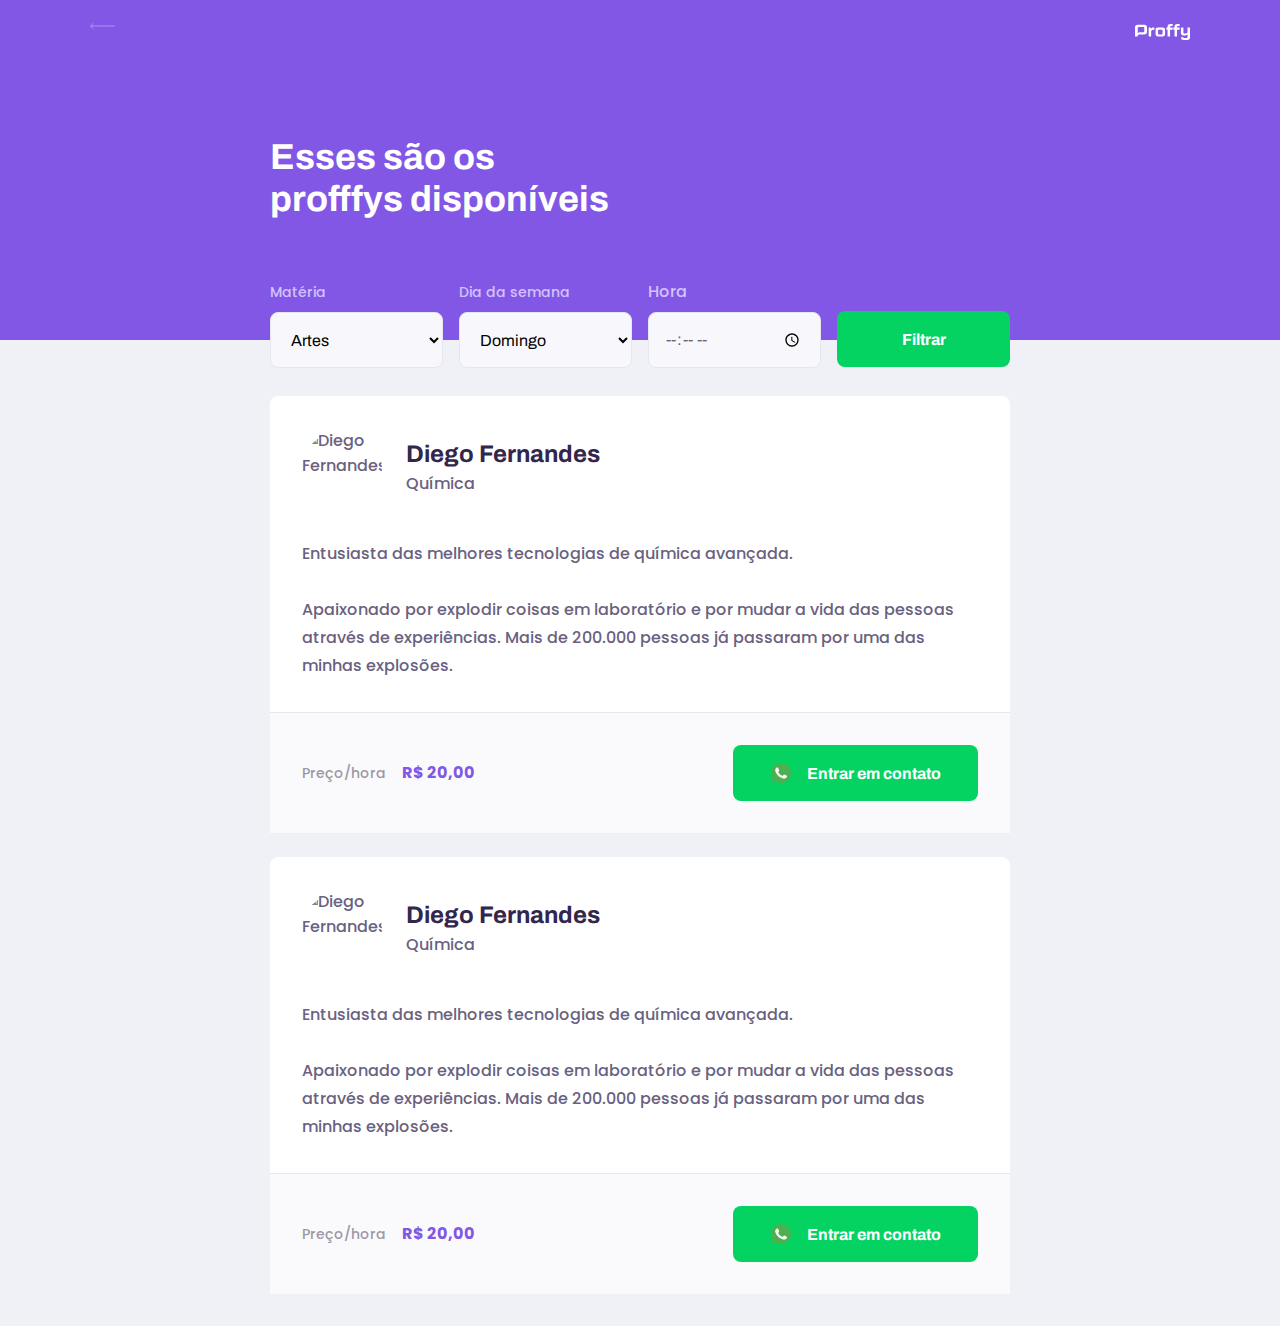
==== study.html @ cc6de831 "Segunda aula da semana NLW" ====
<!DOCTYPE html>
<html lang="pt-br">

<head>
  <meta charset="UTF-8">
  <meta name="viewport" content="width=device-width, initial-scale=1.0">
  <meta name="theme-color" content="#8257E5">

  <title>Proffy | Sua plataforma de estudos online</title>

  <link rel="shorcut icon" href="/images/favicon.png" type="image/png">

  <link rel="stylesheet" href="/styles/main.css">
  <link rel="stylesheet" href="/styles/partials/page-study.css">

  <link href="https://fonts.googleapis.com/css2?family=Archivo:wght@400;700&amp;family=Poppins:wght@400;600&amp;display=swap" rel="stylesheet">
  
</head>

<body id="page-study">

  <div id="container">
    <header class="page-header">
      
      <div class="top-bar-container">
        <a href="/">
          <img src="/images/icons/back.svg" alt="Voltar">
        </a>
        <img src="/images/logo.svg" alt="Proffy">
      </div>

      <div class="header-content">
        <strong>Esses são os profffys disponíveis</strong>

        <form id="search-teachers" action="">

          <div class="select-block">
            <label for="subject">Matéria</label>
            <select name="subject" id="subject">
              <option value="" disabled="" hidden="">Selecione uma opção</option>
              <option value="1">Artes</option>
              <option value="2">Biologia</option>
              <option value="3">Ciências</option>
              <option value="4">Educação física</option>
              <option value="5">Física</option>
              <option value="6">Geografia</option>
              <option value="7">História</option>
              <option value="8">Matemática</option>
              <option value="9">Português</option>
              <option value="10">Química</option>
            </select>
          </div>

          <div class="select-block">
            <label for="weekday">Dia da semana</label>
            <select name="weekday" id="weekday">
              <option value="" disabled="" hidden="">Selecione uma opção</option>
              <option value="0">Domingo</option>
              <option value="1">Segunda-feira</option>
              <option value="2">Terça-feira</option>
              <option value="3">Quarta-feira</option>
              <option value="4">Quinta-feira</option>
              <option value="5">Sexta-feira</option>
              <option value="6">Sábado</option>
            </select>
          </div>

          <div class="input-block">
            <label for="time">Hora</label>
            <input name="time" id="time" type="time" >
          </div>

          <button type="submit">Filtrar</button>
        </form>
      </div>
    </header>

    <main>

      <article class="teacher-item">

        <header>
          <img 
            src="https://avatars2.githubusercontent.com/u/2254731?s=460&amp;u=0ba16a79456c2f250e7579cb388fa18c5c2d7d65&amp;v=4" 
            alt="Diego Fernandes">
          <div>
            <strong>Diego Fernandes</strong>
            <span>Química</span>
          </div>
        </header>
    
        <p>Entusiasta das melhores tecnologias de química avançada.<br><br>Apaixonado por explodir coisas em laboratório e por mudar a vida das pessoas através de experiências. Mais de 200.000 pessoas já passaram por uma das minhas explosões.</p>
    
        <footer>
          <p>Preço/hora<strong>R$ 20,00</strong>
          </p>
          <button type="button">
            <img src="/images/icons/whatsapp.svg" alt="Whatsapp">Entrar em contato
          </button>
        </footer>
      </article>

      <article class="teacher-item">
        
        <header>
          <img 
            src="https://avatars2.githubusercontent.com/u/2254731?s=460&amp;u=0ba16a79456c2f250e7579cb388fa18c5c2d7d65&amp;v=4" 
            alt="Diego Fernandes">
          <div>
            <strong>Diego Fernandes</strong>
            <span>Química</span>
          </div>
        </header>
    
        <p>Entusiasta das melhores tecnologias de química avançada.<br><br>Apaixonado por explodir coisas em laboratório e por mudar a vida das pessoas através de experiências. Mais de 200.000 pessoas já passaram por uma das minhas explosões.</p>
    
        <footer>
          <p>Preço/hora<strong>R$ 20,00</strong>
          </p>
          <button type="button">
            <img src="/images/icons/whatsapp.svg" alt="Whatsapp">Entrar em contato
          </button>
        </footer>
      </article>
    </main>
  </div>
  
</body>

</html>
---- styles/main.css ----
:root {
  --color-background: #F0F0F7;
  --color-primary-lighter: #9871F5;
  --color-primary-light: #916BEA;
  --color-primary: #8257E5;
  --color-primary-dark: #774DD6;
  --color-primary-darker: #6842c2;
  --color-secondary: #04D361;
  --color-secondary-dark: #04BF58;
  --color-title-in-primary: #FFFFFF;
  --color-text-in-primary: #D4C2FF;
  --color-text-title: #32264D;
  --color-text-complement: #9C98A6;
  --color-text-base: #6A6180;
  --color-line-in-white: #E6E6F0;
  --color-input-background: #F8F8FC;
  --color-button-text: #FFFFFF;
  --color-box-base: #FFFFFF;
  --color-box-footer: #FAFAFC;
  --color-small-info: #C1BCCC;
  font-size: 60%; /* controle das medidas rem */
}

* {
  margin: 0;
  padding: 0;
  box-sizing: border-box;
}

html,
body {
  height: 100vh;
}

body{
  background: var(--color-background);
  display: flex;
  align-items: center;
  justify-content: center;
}


body,
input,
button,
textarea {
  font: 500 1.6rem Poppins;
  color: var(--color-text-base);
}


#container {
  width: 90vw;
  max-width: 700px;
}


@media (min-width: 700px) {
  :root {
    font-size: 62.5%;
  }
}
---- styles/partials/page-study.css ----
#page-study #container {
  width: 100vw;
  height: 100vh;
}


.page-header {
  background: var(--color-primary);

  display: flex;
  flex-direction: column;
}


.page-header .top-bar-container {
  width: 90%;

  margin: 0 auto;

  display: flex;
  align-items: center;
  justify-content: space-between;

  padding: 1.6rem 0;
}


.page-header .top-bar-container a {
  height: 3.2rem;
  transition: opacity 1.6rem;
}


.page-header .top-bar-container a:hover {
  opacity: 0.6;
}


.page-header .top-bar-container img {
  height: 1.6rem;
}


.page-header .header-content {
  width: 90%;
  margin: 3.2rem auto;

  position: relative;
}


.page-header .header-content strong {
  font: 700 3.6rem Archivo;
  line-height: 4.2rem;
  color: var(--color-title-in-primary);
}


#search-teachers {
  margin-top: 3.2rem;
}


#search-teachers label {
  color: var(--color-text-in-primary);
}


#search-teachers .select-block {
  margin-bottom: 1.4rem;
}


#search-teachers button {
  width: 100%;
  height: 5.6rem;
  background: var(--color-secondary);
  color: var(--color-button-text);
  border: 0;
  border-radius: 0.8rem;
  cursor: pointer;
  font: 700 1.6rem Archivo;
  display: flex;
  align-items: center;
  justify-content: center;

  transition: background 0.2s;
  margin-top: 3.2rem;
}


#search-teachers button:hover {
  background-color: var(--color-secondary-dark);
}


.select-block label,
.input-block-label {
  font-size: 1.4rem;
  color: var(--color-text-complement);
}


.input-block input,
.select-block select {
  width: 100%;
  height: 5.6rem;
  margin-top: 0.8rem;
  border-radius: 0.8rem;
  background: var(--color-input-background);
  border: 1px solid var(--color-line-in-white);
  outline: 0;
  padding: 0 1.6rem;
  font: 1.6rem Archivo;
}


.input-block {
  position: relative;
}


.input-block:focus-within::after {
  content: "";

  width: calc(100% - 3.2rem);
  height: 2px;
  background: var(--color-primary-light);
  position: absolute;
  left: 1.6rem;
  right: 1.6rem;
  bottom: 0;
}


#page-study main {
  margin: 3.2rem auto;
  width: 90%;
}


.teacher-item {
  background-color: var(--color-box-base);
  border: 1px solid var(--color-line-in-write);
  border-radius: 0.8rem;
  margin-top: 2.4rem;
}


.teacher-item header {
  padding: 3.2rem 2rem;
  display: flex;
  align-items: center;
}

.teacher-item header img {
  width: 8rem;
  height: 8rem;
  border-radius: 50%;
}


.teacher-item header div {
  margin-left: 2.4rem;
}


.teacher-item header div strong {
  font: 700 2.4rem Archivo;
  display:  block;
  color: var(--color-text-title);
}


.teacher-item header div span {
  font-size: 1.6rem;
  display: block;
  margin-top: 0.4rem;
}


.teacher-item > p {
  padding: 0 2rem;
  font-size: 1.6rem;
  line-height: 2.8rem;
}


.teacher-item footer {
  padding: 3.2rem 2rem;
  background-color: var(--color-box-footer);
  border-top: 1px solid var(--color-line-in-white);
  margin-top: 3.2rem;

  display: flex;
  align-items: center;
  justify-content: space-between;
}


.teacher-item footer p {
  font-size: 1.4rem;
  line-height: 2.4rem;
  color: var(--color-text-complement);
}


.teacher-item footer p strong {
  font-size: 1.6rem;
  color:  var(--color-primary);
  display: block;
}


.teacher-item footer button {
  width: 20rem;
  height:  5.6rem;
  background:  var(--color-secondary);
  color: var(--color-button-text);
  border: 0;
  border-radius: 0.8rem;
  cursor: pointer;
  font: 700 1.4rem Archivo;

  display: flex;
  align-items: center;
  justify-content: space-evenly;

  text-decoration: none;

  transition: background 0.2s;
  margin-left: 1.6rem;
}


.teacher-item footer button:hover {
  background: var(--color-secondary-dark);
}


@media (min-width:700px) {
  #page-study #container {
    max-width: 100vw;
  }


  .page-header {
    height:  340px;
  }


  .page-header .top-bar-container {
    max-width: 1100px;
  }


  .page-header .header-content {
    max-width: 740px;

    margin: 0 auto;

    flex: 1 1;
    padding-bottom: 48px;
    display: flex;
    flex-direction: column;
    justify-content: center;
  }


  .page-header .header-content strong {
    max-width: 350px;
  }


  .teacher-item header,
  .teacher-item footer {
    padding: 32px;
  }


  #search-teachers {
    display: grid;
    grid-template-columns: repeat(4, 1fr);
    gap: 16px;
    position: absolute;
    bottom: -28px;
  }


  #page-study main {
    padding: 32px 0;
    max-width: 740px;
    margin: 0 auto;
  }


  #search-teachers .select-block {
    margin-bottom: 0;
  }


  .teacher-item > p {
    padding: 0 32px;
  }


  .teacher-item footer p strong {
    display: initial;
    margin-left: 16px;
  }


  .teacher-item footer button {
    width:  245px;
    font-size: 16px;
    justify-content: center;
  }


  .teacher-item footer button img {
    margin-right: 16px;
  }
}
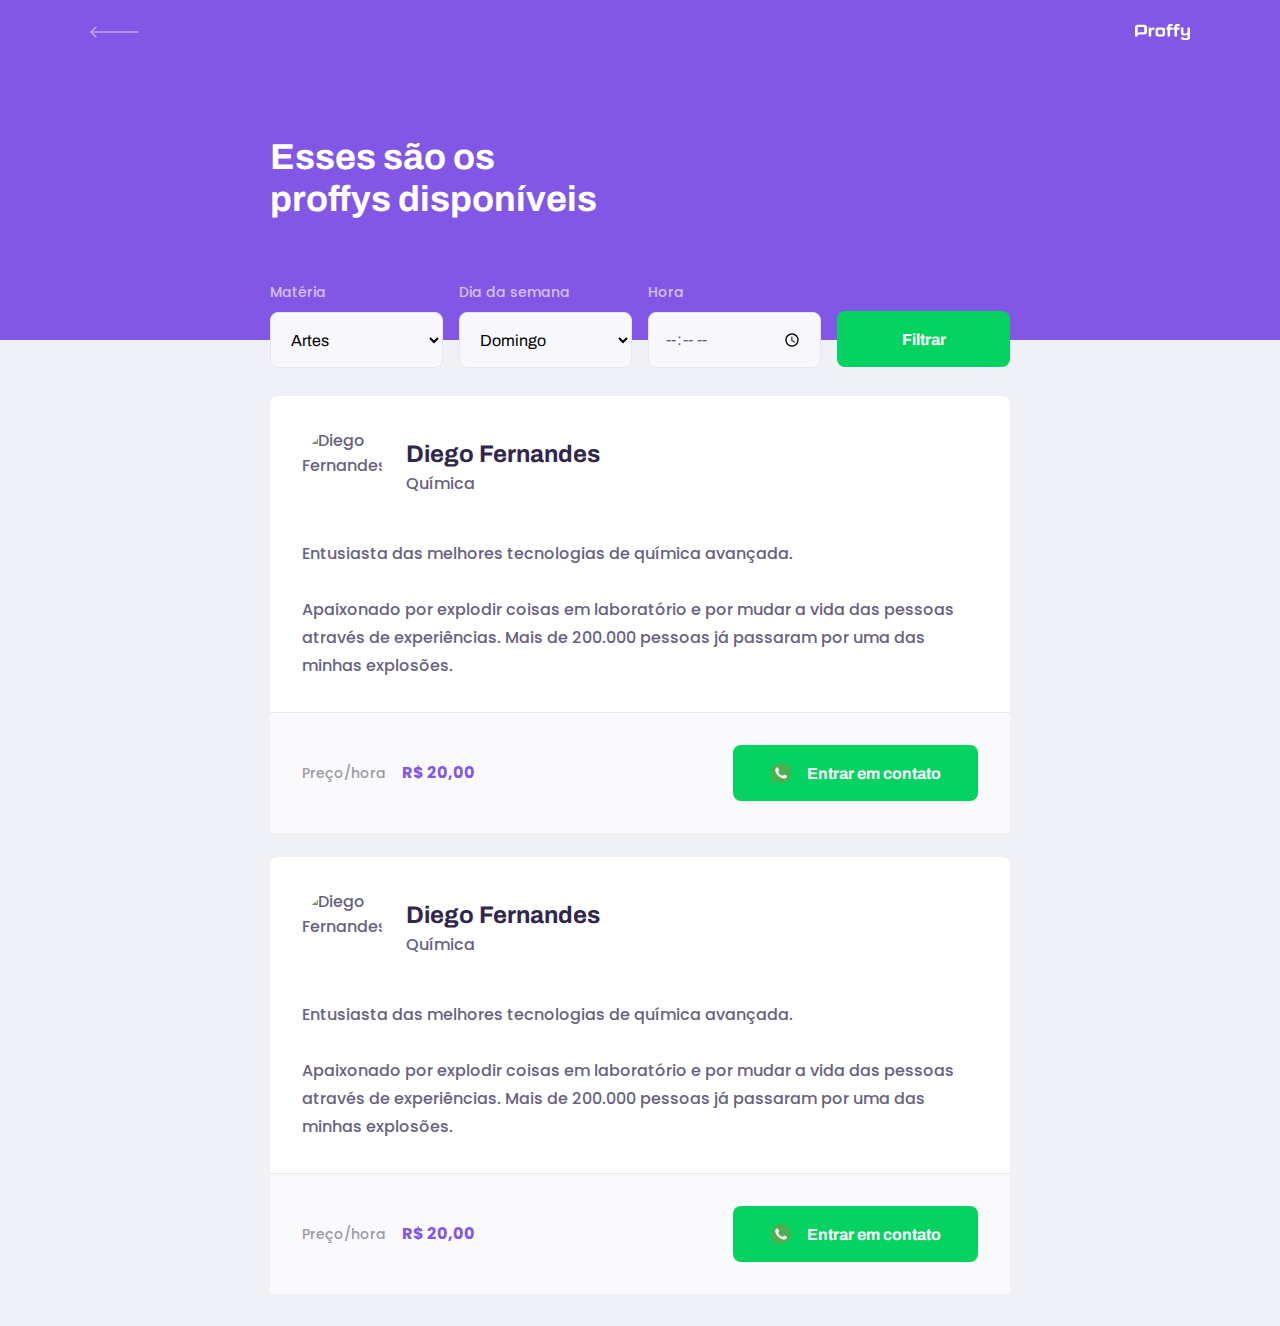
==== commit 9caff28b: "third episode ending frontend and starting backen" ====
--- a/study.html
+++ b/study.html
@@ -11,6 +11,8 @@
   <link rel="shorcut icon" href="/images/favicon.png" type="image/png">
 
   <link rel="stylesheet" href="/styles/main.css">
+  <link rel="stylesheet" href="/styles/partials/forms.css">
+  <link rel="stylesheet" href="/styles/partials/header.css">
   <link rel="stylesheet" href="/styles/partials/page-study.css">
 
   <link href="https://fonts.googleapis.com/css2?family=Archivo:wght@400;700&amp;family=Poppins:wght@400;600&amp;display=swap" rel="stylesheet">
@@ -30,7 +32,7 @@
       </div>
 
       <div class="header-content">
-        <strong>Esses são os profffys disponíveis</strong>
+        <strong>Esses são os proffys disponíveis</strong>
 
         <form id="search-teachers" action="">
 
--- a/styles/partials/forms.css
+++ b/styles/partials/forms.css
@@ -0,0 +1,48 @@
+.select-block label,
+.input-block label,
+.textarea-block label {
+  font-size: 1.4rem;
+  color: var(--color-text-complement);
+}
+
+
+.input-block input,
+.select-block select,
+.textarea-block textarea {
+  width: 100%;
+  height: 5.6rem;
+  margin-top: 0.8rem;
+  border-radius: 0.8rem;
+  background: var(--color-input-background);
+  border: 1px solid var(--color-line-in-white);
+  outline: 0;
+  padding: 0 1.6rem;
+  font: 1.6rem Archivo;
+}
+
+
+.textarea-block textarea {
+  padding: 1.2rem 1.6rem;
+  height: 16rem;
+  resize: vertical;
+}
+
+
+.input-block,
+.textarea-block {
+  position: relative;
+}
+
+
+.input-block:focus-within::after,
+.textarea-block:focus-within::after {
+  content: "";
+
+  width: calc(100% - 3.2rem);
+  height: 2px;
+  background: var(--color-primary-light);
+  position: absolute;
+  left: 1.6rem;
+  right: 1.6rem;
+  bottom: 0;
+}
--- a/styles/partials/header.css
+++ b/styles/partials/header.css
@@ -0,0 +1,89 @@
+.page-header {
+  background: var(--color-primary);
+
+  display: flex;
+  flex-direction: column;
+}
+
+
+.page-header .top-bar-container {
+  width: 90%;
+
+  margin: 0 auto;
+
+  display: flex;
+  align-items: center;
+  justify-content: space-between;
+
+  padding: 1.6rem 0;
+}
+
+
+.page-header .top-bar-container a {
+  height: 3.2rem;
+  transition: opacity 1.6rem;
+}
+
+
+.page-header .top-bar-container a:hover {
+  opacity: 0.6;
+}
+
+
+.page-header .top-bar-container > img {
+  height: 1.6rem;
+}
+
+
+.page-header .header-content {
+  width: 90%;
+  margin: 3.2rem auto;
+
+  position: relative;
+}
+
+
+.page-header .header-content strong {
+  font: 700 3.6rem Archivo;
+  line-height: 4.2rem;
+  color: var(--color-title-in-primary);
+}
+
+
+.page-header .header-content p {
+  max-width: 30rem;
+  font-size: 1.6rem;
+  line-height: 2.6rem;
+  color: var(--color-text-in-primary);
+  margin-top: 2.4rem;
+}
+
+
+@media (min-width:700px) {
+  .page-header {
+    height:  340px;
+  }
+
+
+  .page-header .top-bar-container {
+    max-width: 1100px;
+  }
+
+
+  .page-header .header-content {
+    max-width: 740px;
+
+    margin: 0 auto;
+
+    flex: 1 1;
+    padding-bottom: 48px;
+    display: flex;
+    flex-direction: column;
+    justify-content: center;
+  }
+
+
+  .page-header .header-content strong {
+    max-width: 350px;
+  }
+}--- a/styles/partials/page-study.css
+++ b/styles/partials/page-study.css
@@ -1,58 +1,6 @@
 #page-study #container {
   width: 100vw;
   height: 100vh;
-}
-
-
-.page-header {
-  background: var(--color-primary);
-
-  display: flex;
-  flex-direction: column;
-}
-
-
-.page-header .top-bar-container {
-  width: 90%;
-
-  margin: 0 auto;
-
-  display: flex;
-  align-items: center;
-  justify-content: space-between;
-
-  padding: 1.6rem 0;
-}
-
-
-.page-header .top-bar-container a {
-  height: 3.2rem;
-  transition: opacity 1.6rem;
-}
-
-
-.page-header .top-bar-container a:hover {
-  opacity: 0.6;
-}
-
-
-.page-header .top-bar-container img {
-  height: 1.6rem;
-}
-
-
-.page-header .header-content {
-  width: 90%;
-  margin: 3.2rem auto;
-
-  position: relative;
-}
-
-
-.page-header .header-content strong {
-  font: 700 3.6rem Archivo;
-  line-height: 4.2rem;
-  color: var(--color-title-in-primary);
 }
 
 
@@ -94,45 +42,6 @@
 }
 
 
-.select-block label,
-.input-block-label {
-  font-size: 1.4rem;
-  color: var(--color-text-complement);
-}
-
-
-.input-block input,
-.select-block select {
-  width: 100%;
-  height: 5.6rem;
-  margin-top: 0.8rem;
-  border-radius: 0.8rem;
-  background: var(--color-input-background);
-  border: 1px solid var(--color-line-in-white);
-  outline: 0;
-  padding: 0 1.6rem;
-  font: 1.6rem Archivo;
-}
-
-
-.input-block {
-  position: relative;
-}
-
-
-.input-block:focus-within::after {
-  content: "";
-
-  width: calc(100% - 3.2rem);
-  height: 2px;
-  background: var(--color-primary-light);
-  position: absolute;
-  left: 1.6rem;
-  right: 1.6rem;
-  bottom: 0;
-}
-
-
 #page-study main {
   margin: 3.2rem auto;
   width: 90%;
